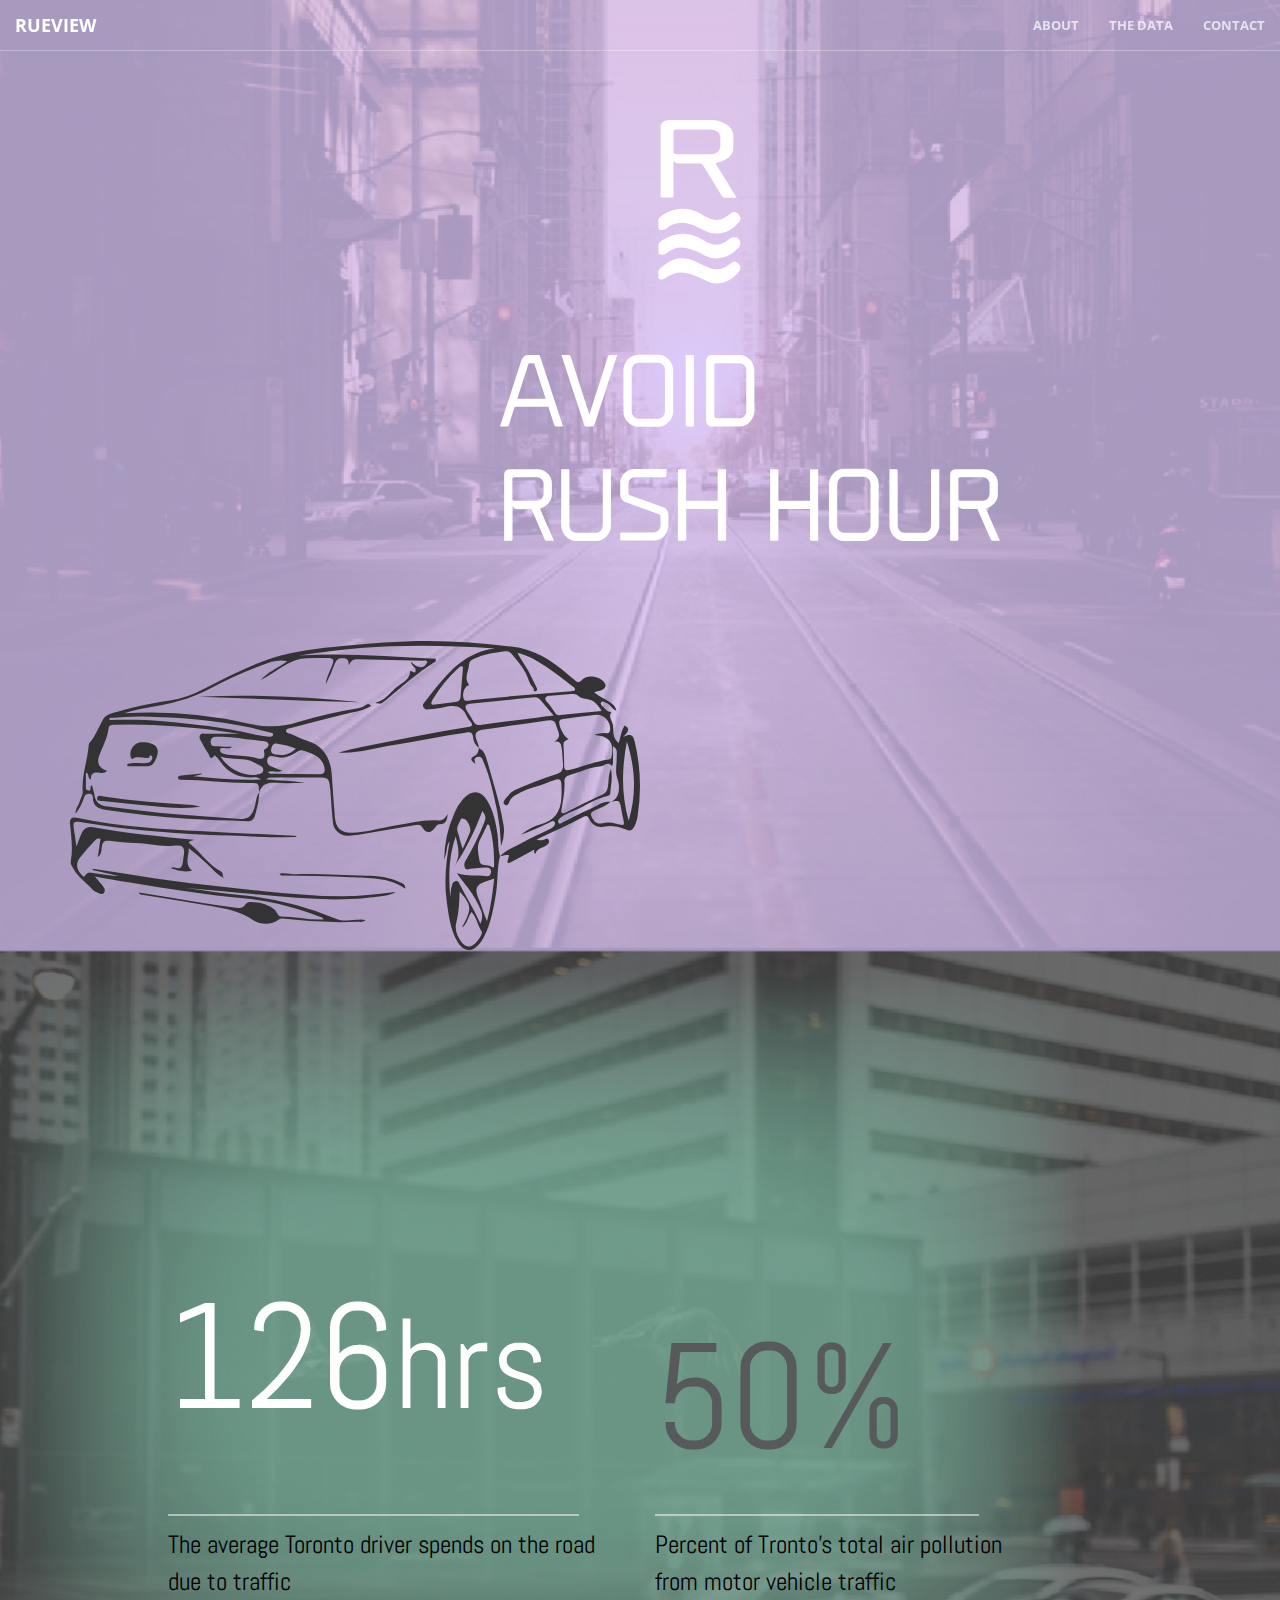
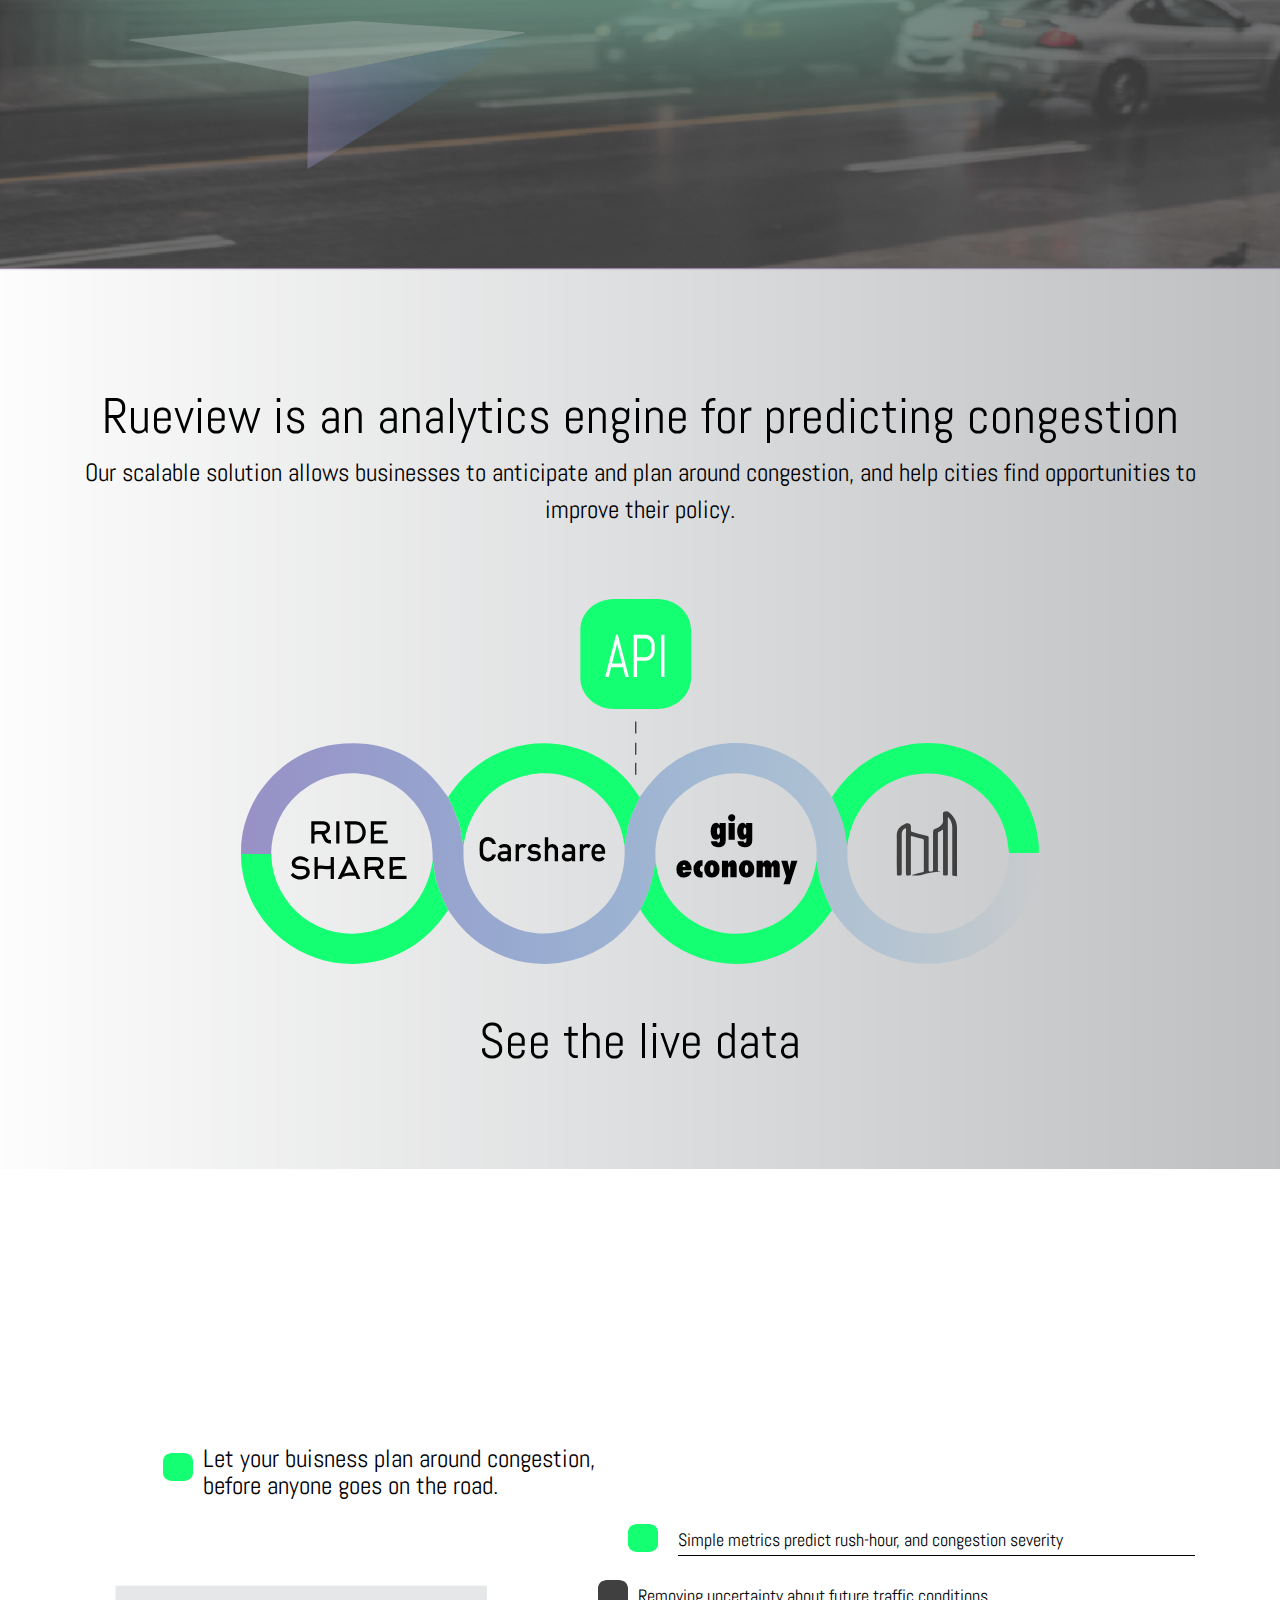
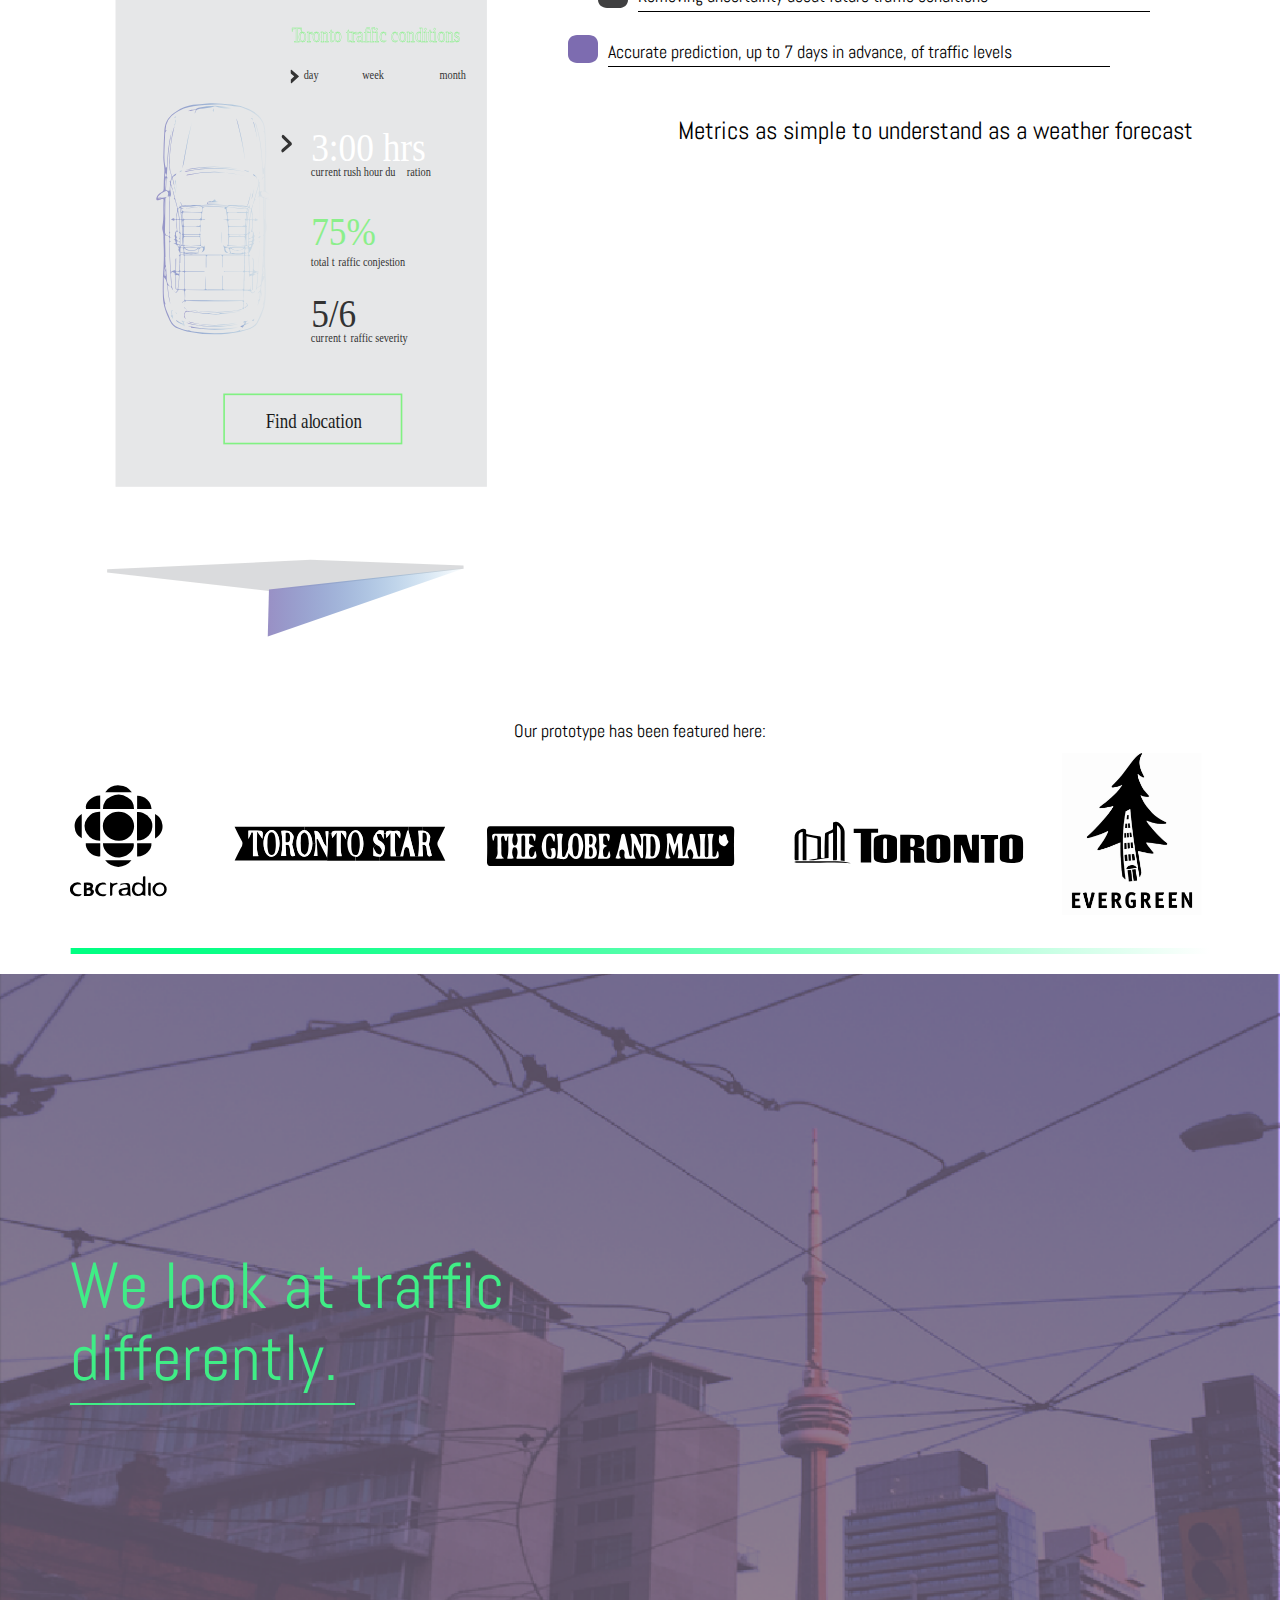
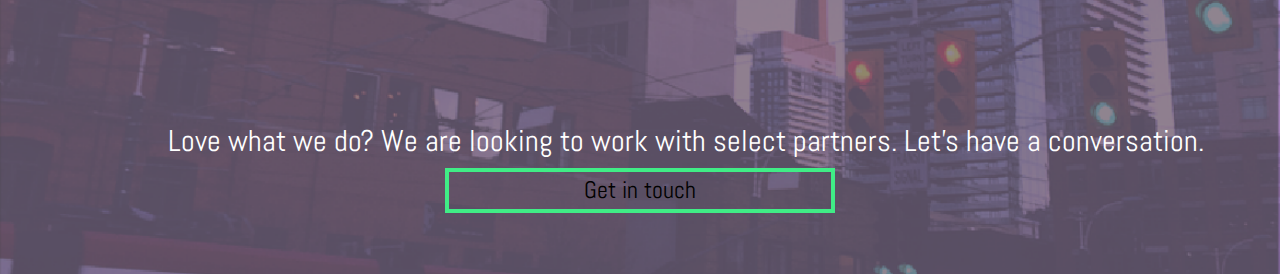
==== index.html @ 6cc0471b "first upload" ====
<!DOCTYPE html>
<html lang="en">

<head>

    <meta charset="utf-8">
    <meta http-equiv="X-UA-Compatible" content="IE=edge">
    <meta name="viewport" content="width=device-width, initial-scale=1">
    <meta name="description" content="">
    <meta name="author" content="">

    <title>Creative - Start Bootstrap Theme</title>

    <!-- Bootstrap Core CSS -->
    <link rel="stylesheet" href="css/bootstrap.min.css" type="text/css">

    <!-- Custom Fonts -->
    <link href='http://fonts.googleapis.com/css?family=Open+Sans:300italic,400italic,600italic,700italic,800italic,400,300,600,700,800' rel='stylesheet' type='text/css'>
    <link href='http://fonts.googleapis.com/css?family=Merriweather:400,300,300italic,400italic,700,700italic,900,900italic' rel='stylesheet' type='text/css'>
    <link href='https://fonts.googleapis.com/css?family=Abel:300' rel='stylesheet' type='text/css'>

    <link rel="stylesheet" href="font-awesome/css/font-awesome.min.css" type="text/css">

    <!-- Plugin CSS -->
    <link rel="stylesheet" href="css/animate.min.css" type="text/css">

    <!-- Custom CSS -->
    <link rel="stylesheet" href="css/creative.css" type="text/css">

    <!-- HTML5 Shim and Respond.js IE8 support of HTML5 elements and media queries -->
    <!-- WARNING: Respond.js doesn't work if you view the page via file:// -->
    <!--[if lt IE 9]>
        <script src="https://oss.maxcdn.com/libs/html5shiv/3.7.0/html5shiv.js"></script>
        <script src="https://oss.maxcdn.com/libs/respond.js/1.4.2/respond.min.js"></script>
    <![endif]-->

</head>

<body id="page-top">

    <nav id="mainNav" class="navbar navbar-default navbar-fixed-top">
        <div class="container-fluid">
            <!-- Brand and toggle get grouped for better mobile display -->
            <div class="navbar-header">
                <button type="button" class="navbar-toggle collapsed" data-toggle="collapse" data-target="#bs-example-navbar-collapse-1">
                    <span class="sr-only">Toggle navigation</span>
                    <span class="icon-bar"></span>
                    <span class="icon-bar"></span>
                    <span class="icon-bar"></span>
                </button>
                <a class="navbar-brand page-scroll" href="#page-top">Rueview</a>
            </div>

            <!-- Collect the nav links, forms, and other content for toggling -->
            <div class="collapse navbar-collapse" id="bs-example-navbar-collapse-1">
                <ul class="nav navbar-nav navbar-right">
                    <li>
                        <a class="page-scroll" href="#about">About</a>
                    </li>
                    <li>
                        <a class="page-scroll" href="#services">The Data</a>
                    </li>
                    <li>
                        <a class="page-scroll" href="#contact">Contact</a>
                    </li>
                </ul>
            </div>
            <!-- /.navbar-collapse -->
        </div>
        <!-- /.container-fluid -->
    </nav>


    <!-- <section class="bg-primary slide" id="s1"> -->
        <!-- <div class="container"> -->
            <!-- <div class="row"> -->
                <!-- <div class="col-lg-2 col-lg-offset-8 text-center"> -->

<!--                     <img src="img/s1_logo.svg" alt="">
 -->
                    <!-- <h2 class="section-heading">AVOID</h2> -->
                    <!-- <h2 class="section-heading">RUSH HOUR</h2> -->
                    <!-- <hr class="light"> -->
                    <!-- <p class="text-faded">Start Bootstrap has everything you need to get your new website up and running in no time! All of the templates and themes on Start Bootstrap are open source, free to download, and easy to use. No strings attached!</p> -->
                    <!-- <a href="#" class="btn btn-default btn-xl">Get Started!</a> -->
                <!-- </div> -->
            <!-- </div> -->
        <!-- </div> -->
    <!-- </section> -->

    <section class="bg-primary slide slide1bg slide1_adj" id="s1">
        <div class="container">
            <div class="row">
                <div class="col-xs-10 col-xs-offset-1 col-s-offset-5 text-right img-responsive">
                    <div class="service-box">
                         <img src="img/s1_logo_b.svg" alt="" width="70%">
                    </div>
                </div>
            </div>    
                <div class="hidden-xs text-left slide1_adj_s">
                     <img src="img/s1_car_b.svg" alt="" width="40%">
                </div>
        </div>
    </section>

    <section class="bg-primary slide slide2bg slide2_adj" id="s2">
        <div class="container">
            <div class="row">
                <div class="col-sm-4 col-md-5 col-sm-offset-1 text-left">
                    <div class="s2_box">
                        <div class=" big">
                        126<small>hrs</small>
                        </div>
                        <hr>
                        <p>
                        The average Toronto driver spends on the road due to traffic
                        </p>
                    </div>
                </div>
                <div class="col-sm-4 text-left">
                    <div class="s2_box">
                        <div class="big dark">
                        50%
                        </div>
                        <hr>
                        <P>
                        Percent of Tronto’s total air pollution from motor vehicle traffic 
                        </P>
                    </div>
                </div>
            </div> 
                <div class="text-left airplane">
                     <img src="img/s2_airplane_b.svg" alt="" width="400px" >
                </div>
        </div>
    </section>

    <section class="bg-primary slide slide3bg slide3_adj" id="s3">
        <div class="container">
            <div class="row">
                <div class="col-sm-12 text-center ">
                    <h2>Rueview is an analytics engine for predicting congestion</h2>
                </div>
            </div>  
            <div class="row">
                <div class="col-sm-12 text-center">
                    <p>Our scalable solution allows businesses to anticipate and plan around congestion, and help cities find opportunities to improve their policy. </p>
                </div>
            </div>  
            <div class="row">
                <div class="col-sm-12 text-center h2s">
                    <img src="img/s3_api.svg" alt="" width="80%" >
                    <h2><a href='http://data.rueview.io'> See the live data</a></h2>
                </div>
            </div> 
        </div>
    </section>

    <section class="bg-primary slide slide4bg slide4_adj" id="s4">
        <div class="container">
            <div class="row">
                <div class="col-sm-10 col-sm-offset-1 text-left box_1 bgi">
                    <h2>Let your buisness plan around congestion, <br> before anyone goes on the road. </h2>
                </div>
            </div> 
            <div class="row">
                <div class="col-sm-5 text-left box_2">
                    <img src="img/s4_tablet.svg" alt="" width="70%">   
                </div>
                <div class="col-sm-7 text-left box_3">
                    <div class="col-sm-12 text-left box_3a bgi">
                        <h3>Simple metrics predict rush-hour, and congestion severity</h3>
                    </div>
                    <div class="col-sm-12 text-left box_3b bgi">
                        <h3>Removing uncertainty about future traffic conditions</h3>
                    </div>
                    <div class="col-sm-12 text-left box_3c bgi">
                        <h3>Accurate prediction, up to 7 days in advance, of traffic levels</h3>
                    </div>
                    <div class="col-sm-12 text-left box_3d bgi">
                        <h2>Metrics as simple to understand as a weather forecast</h2>
                    </div>
                </div>
            </div>  
            <div class="row">
                <div class="col-sm-12 text-center box_4">
                    <h3>Our prototype has been featured here:</h3>
                    <img src="img/s4_featured.svg" alt="" width="80%" >
                    <img src="img/s4_green_bar.svg" alt="" width="80%" >

                </div>
            </div> 
        </div>
    </section>

    <section class="bg-primary slide slide5bg slide5_adj" id="s5">
        <div class="container">
            <div class="row">
                <div class="col-sm-12 text-left">
                    <h1>We look at traffic <br> differently.</h1>
                    <hr>
                </div>
                <div class="col-sm-11 col-sm-offset-1 text-left box2">
                    <h2>Love what we do? We are looking to work with select partners. Let’s have a conversation. </h2>
                </div>

                <div class="col-xs-4 col-xs-offset-4 text-center box3">
                    <a href='mailto:rueview@gmail.com'> <h3>Get in touch </h3></a>
                </div>

            </div> 
        </div>
    </section>



    <!-- jQuery -->
    <script src="js/jquery.js"></script>

    <!-- Bootstrap Core JavaScript -->
    <script src="js/bootstrap.min.js"></script>

    <!-- Plugin JavaScript -->
    <script src="js/jquery.easing.min.js"></script>
    <script src="js/jquery.fittext.js"></script>
    <script src="js/wow.min.js"></script>

    <!-- Custom Theme JavaScript -->
    <script src="js/creative.js"></script>

</body>

</html>
---- css/creative.css ----
/*!
 * Start Bootstrap - Creative Bootstrap Theme (http://startbootstrap.com)
 * Code licensed under the Apache License v2.0.
 * For details, see http://www.apache.org/licenses/LICENSE-2.0.
 */

/*embed prime font*/
@font-face {
    font-family: 'primeregular';
    src: url('../fonts/prime_regular-webfont.eot');
    src: url('../fonts/prime_regular-webfont.eot?#iefix') format('embedded-opentype'),
         url('../fonts/prime_regular-webfont.woff2') format('woff2'),
         url('../fonts/prime_regular-webfont.woff') format('woff'),
         url('../fonts/prime_regular-webfont.ttf') format('truetype'),
         url('../fonts/prime_regular-webfont.svg#primeregular') format('svg');
    font-weight: 100;
    font-style: normal;
}

html,
body {
    width: 100%;
    height: 100%;
}

body {
    font-family: Merriweather,'Helvetica Neue',Arial,sans-serif;
}

hr {
    max-width: 50px;
    border-color: #aa9ac0;
    border-width: 3px;
}

hr.light {
    border-color: #fff;
}

a {
    color: black;
    -webkit-transition: all .35s;
    -moz-transition: all .35s;
    transition: all .35s;
}

a:hover,
a:focus {
    color: #eb3812;
}

h1,
h2,
h3,
h4,
h5,
h6 {
    font-family: 'primeregular','Helvetica Neue',Arial,sans-serif;
}

p {
    margin-bottom: 20px;
    font-size: 16px;
    line-height: 1.5;
}

.bg-primary {
    background-color: #aa9ac0;
}

.bg-dark {
    color: #fff;
    background-color: #222;
}

.text-faded {
    color: rgba(255,255,255,.7);
}

section {
    padding: 100px 0;
}





aside {
    padding: 50px 0;
}

.no-padding {
    padding: 0;
}

.navbar-default {
    border-color: rgba(34,34,34,.05);
    font-family: 'Open Sans','Helvetica Neue',Arial,sans-serif;
    background-color: #fff;
    -webkit-transition: all .35s;
    -moz-transition: all .35s;
    transition: all .35s;
}

.navbar-default .navbar-header .navbar-brand {
    text-transform: uppercase;
    font-family: 'Open Sans','Helvetica Neue',Arial,sans-serif;
    font-weight: 700;
    color: #aa9ac0;
}

.navbar-default .navbar-header .navbar-brand:hover,
.navbar-default .navbar-header .navbar-brand:focus {
    color: #eb3812;
}

.navbar-default .nav > li>a,
.navbar-default .nav>li>a:focus {
    text-transform: uppercase;
    font-size: 13px;
    font-weight: 700;
    color: #222;
}

.navbar-default .nav > li>a:hover,
.navbar-default .nav>li>a:focus:hover {
    color: #aa9ac0;
}

.navbar-default .nav > li.active>a,
.navbar-default .nav>li.active>a:focus {
    color: #aa9ac0!important;
    background-color: transparent;
}

.navbar-default .nav > li.active>a:hover,
.navbar-default .nav>li.active>a:focus:hover {
    background-color: transparent;
}

@media(min-width:768px) {
    .navbar-default {
        border-color: rgba(255,255,255,.3);
        background-color: transparent;
    }

    .navbar-default .navbar-header .navbar-brand {
        color: rgba(255,255,255,.7);
    }

    .navbar-default .navbar-header .navbar-brand:hover,
    .navbar-default .navbar-header .navbar-brand:focus {
        color: #fff;
    }

    .navbar-default .nav > li>a,
    .navbar-default .nav>li>a:focus {
        color: rgba(255,255,255,.7);
    }

    .navbar-default .nav > li>a:hover,
    .navbar-default .nav>li>a:focus:hover {
        color: #fff;
    }

    .navbar-default.affix {
        border-color: rgba(34,34,34,.05);
        background-color: #fff;
    }

    .navbar-default.affix .navbar-header .navbar-brand {
        font-size: 14px;
        color: #aa9ac0;
    }

    .navbar-default.affix .navbar-header .navbar-brand:hover,
    .navbar-default.affix .navbar-header .navbar-brand:focus {
        color: #eb3812;
    }

    .navbar-default.affix .nav > li>a,
    .navbar-default.affix .nav>li>a:focus {
        color: #222;
    }

    .navbar-default.affix .nav > li>a:hover,
    .navbar-default.affix .nav>li>a:focus:hover {
        color: #aa9ac0;
    }
}

header {
    position: relative;
    width: 100%;
    min-height: auto;
    text-align: center;
    color: #fff;
    background-image: url(../img/s1_bg.png);
    background-position: center;
    -webkit-background-size: cover;
    -moz-background-size: cover;
    background-size: cover;
    -o-background-size: cover;
}

header .header-content {
    position: relative;
    width: 100%;
    padding: 100px 15px;
    text-align: center;
}

header .header-content .header-content-inner h1 {
    margin-top: 0;
    margin-bottom: 0;
    text-transform: uppercase;
    font-weight: 700;
}

header .header-content .header-content-inner hr {
    margin: 30px auto;
}

header .header-content .header-content-inner p {
    margin-bottom: 50px;
    font-size: 16px;
    font-weight: 300;
    color: rgba(255,255,255,.7);
}

/*header responsive */
@media(min-width:1170px) {
    header {
        min-height: 100%;
    }

    header .header-content {
        position: absolute;
        top: 50%;
        padding: 0 50px;
        -webkit-transform: translateY(-50%);
        -ms-transform: translateY(-50%);
        transform: translateY(-50%);
    }

    header .header-content .header-content-inner {
        margin-right: auto;
        margin-left: auto;
        max-width: 1000px;
    }

    header .header-content .header-content-inner p {
        margin-right: auto;
        margin-left: auto;
        max-width: 80%;
        font-size: 18px;
    }
}

/*slide responsive - derived from header*/
.slide {
    position: relative;
    width: 100%;
    min-height: auto;
    text-align: center;
    color: #fff;
    background-image: url(../img/header.jpg);
    background-position: center;
    -webkit-background-size: cover;
    -moz-background-size: cover;
    background-size: cover;
    -o-background-size: cover;
}


/*slide 1 large screen slide adjustments*/
@media(min-width:1170px) {
    .slide {
        min-height: 100%;
        padding-top: 20%;
    }

    .slide .slide-content {
        position: absolute;
        top: 50%;
        padding: 0 50px;
        -webkit-transform: translateY(-50%);
        -ms-transform: translateY(-50%);
        transform: translateY(-50%);
    }

    .slide .slide-content .slide-content-inner {
        margin-right: auto;
        margin-left: auto;
        max-width: 1000px;
    }

    .slide .slide-content .slide-content-inner p {
        margin-right: auto;
        margin-left: auto;
        max-width: 80%;
        font-size: 18px;
    }
}

.slide .service-box {
    margin: 50px auto 0;
    max-width: 400px;
}

@media(min-width:992px) {
    .slide .service-box {
        margin: 20px auto 0;
    }
    .slide1_adj .service-box img {
        width: 125%;
    }
    .slide1_adj .slide1_adj_s img {
        width: 50%;
    }
}

.slide .service-box p {
    margin-bottom: 0;
}




.slide1bg {
    background-image: url(../img/s1_bg.png);
}

.slide1_adj {
    padding-top:100px;
}

.slide1_adj .service-box img {
    margin-left: 30%;
}

@media(min-width:992px) {
    .slide1_adj .service-box img {
        margin-left: 15%;
    }
}



@media(min-width:992px) {
    .slide .slide1_adj {
        padding-top: 200px;
    }
}



.slide1_adj_s {
    padding-top:100px;
}





.slide2bg {
    background-image: url(../img/s2-bg-b.png);
}

.slide2_adj {
    padding-top:100px;
    padding-bottom:50px;
}

@media(min-width:970px) {
    .slide2_adj {
    padding-top:300px;
    padding-bottom:100px;
    }
}


.slide2_adj p {
    font-size: 14px;
    font-family: 'Abel','Helvetica Neue',Arial,sans-serif;
    color: black;
}

.slide2_adj h2 {
    font-size: 33px;
    font-family: 'Abel','Helvetica Neue',Arial,sans-serif;
    color: black;
}


.slide2_adj .big {
    font-size: 75px;
    font-family: 'Abel','Helvetica Neue',Arial,sans-serif;
    margin-bottom: 25px;
}

.slide2_adj .dark {
    color: #58595b;
    margin-bottom: 5px;
    margin-top: 20px;
}

.slide2_adj p {
    font-size: 12px;
    font-family: 'Abel','Helvetica Neue',Arial,sans-serif;
}

.slide2_adj hr {
    max-width: 40%;
    margin: 0px;
    border-color: white;
    border-width: 2px;
    margin-top:0px;
    margin-bottom:10px;
    opacity: 0.5;
    align: left;
}

@media(min-width:750px) {
    .slide2_adj hr {
        max-width : 90%;
    }
}


/*large screen slide adjustments*/
@media(min-width:992px) {
    .slide2_adj .big {
       font-size: 150px; 
       margin-bottom: 50px;  
    }

    .slide2_adj p {
        font-size: 25px;
    }

    .slide2_adj .dark {
        margin-bottom: 10px;
        margin-top: 40px;
    }
}

.slide2_adj .airplane {
    padding-left:5%;
    opacity: .4;
}



.slide3bg {
    background-image: url(../img/s3_bg.png);
}



.slide3_adj {
    padding-top:100px;
    padding-bottom:50px;
}

.slide3_adj h2 {
    font-size: 33px;
    font-family: 'Abel','Helvetica Neue',Arial,sans-serif;
    color: black;
}

.slide3_adj p {
    font-size: 12px;
    font-family: 'Abel','Helvetica Neue',Arial,sans-serif;
    color: black;
}

.slide3_adj img {
    padding-top: 50px;
}

@media(min-width:992px) {

    .slide3_adj img {
        width: 70%;
    }

    .slide3_adj h2 {
       font-size: 50px; 
    }

    .slide3_adj p {
        font-size: 25px;
    }
}

.slide3_adj .h2s h2{
    padding-top: 30px;
}

.slide3_adj hr{
    /*max-width: 30%;*/
    /*border-color: #40ed86;*/
    /*border-width: 2px;*/
}


/*.slide3_adj a {*/
    /*color:black;*/
/*}*/

.slide4_adj div {
    /*border:1px solid black;*/
}

.slide4bg {
    background: white;
}

.slide4_adj h2 {
    font-size: 25px;
    font-family: 'Abel','Helvetica Neue',Arial,sans-serif;
    color: black;
}

.slide4_adj h3 {
    font-size: 18px;
    font-family: 'Abel','Helvetica Neue',Arial,sans-serif;
    color: black;
}


.slide4_adj img{
    width: 100%;
    padding-bottom: 20px;
}

.slide4_adj .bgi{
    background-repeat: no-repeat;
    background-size: 30px 30px;
    background-position: 10px 50%; 
    padding-left: 50px;
}

.slide4_adj .box_1 {
    background-image: url(../img/s4_green_dot.svg);
}

.slide4_adj .box_3a {
    background-image: url(../img/s4_green_dot.svg);
    padding-left: 120px;
    background-position: 70px 50%; 
}

.slide4_adj .box_3b {
    background-image: url(../img/s4_blk_dot.svg);
    padding-left: 80px;
    padding-right: 60px;
    background-position: 40px 50%; 
}

.slide4_adj .box_3c {
    background-image: url(../img/s4_prpl_dot.svg);
    padding-left: 50px;
    padding-right: 100px;
    background-position: 10px 50%; 
}


.slide4_adj .box_3d {
    padding-left: 120px;
    padding-top: 20px;
}

.slide4_adj .box_3a h3 {
    border-bottom: 1px solid;
    padding-bottom: 5px;
}

.slide4_adj .box_3b h3 {
    border-bottom: 1px solid;
    padding-bottom: 5px;
}

.slide4_adj .box_3c h3 {
    border-bottom: 1px solid;
    padding-bottom: 5px;
}


.slide4_adj .box_4 {
    padding-top: 20px;
}


.slide5bg {
    background-image: url(../img/s5_bg-01.png);
}

.slide5_adj{
    padding-bottom: 50px; 
}

.slide5_adj h1 {
    font-size: 60px;
    font-family: 'Abel','Helvetica Neue',Arial,sans-serif;
    color: #40ed86;
}


.slide5_adj hr {
    max-width: 25%;
    margin: 0px;
    border-color:#40ed86;
    border-width: 2px;
}

.slide5_adj h2 {
    font-size: 30px;
    font-family: 'Abel','Helvetica Neue',Arial,sans-serif;
    color: white;
}

.slide5_adj .box2{
    padding-top: 300px;
}

.slide5_adj h3 {
    font-family: 'Abel','Helvetica Neue',Arial,sans-serif;

}

.slide5_adj .box3{
    border: 4px solid #40ed86;
}

.slide5_adj .box3 h3{
    margin-top: 5px;
    margin-bottom: 5px;
}

@media(min-width:750px) {
    section {
        padding: 0 0;
    }
}
/*car responsive*/



.section-heading {
    margin-top: 0;
}


.portfolio-box {
    display: block;
    position: relative;
    margin: 0 auto;
    max-width: 650px;
}

.portfolio-box .portfolio-box-caption {
    display: block;
    position: absolute;
    bottom: 0;
    width: 100%;
    height: 100%;
    text-align: center;
    color: #fff;
    opacity: 0;
    background: rgba(240,95,64,.9);
    -webkit-transition: all .35s;
    -moz-transition: all .35s;
    transition: all .35s;
}

.portfolio-box .portfolio-box-caption .portfolio-box-caption-content {
    position: absolute;
    top: 50%;
    width: 100%;
    text-align: center;
    transform: translateY(-50%);
}

.portfolio-box .portfolio-box-caption .portfolio-box-caption-content .project-category,
.portfolio-box .portfolio-box-caption .portfolio-box-caption-content .project-name {
    padding: 0 15px;
    font-family: 'Open Sans','Helvetica Neue',Arial,sans-serif;
}

.portfolio-box .portfolio-box-caption .portfolio-box-caption-content .project-category {
    text-transform: uppercase;
    font-size: 14px;
    font-weight: 600;
}

.portfolio-box .portfolio-box-caption .portfolio-box-caption-content .project-name {
    font-size: 18px;
}

.portfolio-box:hover .portfolio-box-caption {
    opacity: 1;
}

@media(min-width:768px) {
    .portfolio-box .portfolio-box-caption .portfolio-box-caption-content .project-category {
        font-size: 16px;
    }

    .portfolio-box .portfolio-box-caption .portfolio-box-caption-content .project-name {
        font-size: 22px;
    }
}

.call-to-action h2 {
    margin: 0 auto 20px;
}

.text-primary {
    color: #aa9ac0;
}

.no-gutter > [class*=col-] {
    padding-right: 0;
    padding-left: 0;
}

.btn-default {
    border-color: #fff;
    color: #222;
    background-color: #fff;
    -webkit-transition: all .35s;
    -moz-transition: all .35s;
    transition: all .35s;
}

.btn-default:hover,
.btn-default:focus,
.btn-default.focus,
.btn-default:active,
.btn-default.active,
.open > .dropdown-toggle.btn-default {
    border-color: #ededed;
    color: #222;
    background-color: #f2f2f2;
}

.btn-default:active,
.btn-default.active,
.open > .dropdown-toggle.btn-default {
    background-image: none;
}

.btn-default.disabled,
.btn-default[disabled],
fieldset[disabled] .btn-default,
.btn-default.disabled:hover,
.btn-default[disabled]:hover,
fieldset[disabled] .btn-default:hover,
.btn-default.disabled:focus,
.btn-default[disabled]:focus,
fieldset[disabled] .btn-default:focus,
.btn-default.disabled.focus,
.btn-default[disabled].focus,
fieldset[disabled] .btn-default.focus,
.btn-default.disabled:active,
.btn-default[disabled]:active,
fieldset[disabled] .btn-default:active,
.btn-default.disabled.active,
.btn-default[disabled].active,
fieldset[disabled] .btn-default.active {
    border-color: #fff;
    background-color: #fff;
}

.btn-default .badge {
    color: #fff;
    background-color: #222;
}

.btn-primary {
    border-color: #aa9ac0;
    color: #fff;
    background-color: #aa9ac0;
    -webkit-transition: all .35s;
    -moz-transition: all .35s;
    transition: all .35s;
}

.btn-primary:hover,
.btn-primary:focus,
.btn-primary.focus,
.btn-primary:active,
.btn-primary.active,
.open > .dropdown-toggle.btn-primary {
    border-color: #ed431f;
    color: #fff;
    background-color: #ee4b28;
}

.btn-primary:active,
.btn-primary.active,
.open > .dropdown-toggle.btn-primary {
    background-image: none;
}

.btn-primary.disabled,
.btn-primary[disabled],
fieldset[disabled] .btn-primary,
.btn-primary.disabled:hover,
.btn-primary[disabled]:hover,
fieldset[disabled] .btn-primary:hover,
.btn-primary.disabled:focus,
.btn-primary[disabled]:focus,
fieldset[disabled] .btn-primary:focus,
.btn-primary.disabled.focus,
.btn-primary[disabled].focus,
fieldset[disabled] .btn-primary.focus,
.btn-primary.disabled:active,
.btn-primary[disabled]:active,
fieldset[disabled] .btn-primary:active,
.btn-primary.disabled.active,
.btn-primary[disabled].active,
fieldset[disabled] .btn-primary.active {
    border-color: #aa9ac0;
    background-color: #aa9ac0;
}

.btn-primary .badge {
    color: #aa9ac0;
    background-color: #fff;
}

.btn {
    border: 0;
    border-radius: 300px;
    text-transform: uppercase;
    font-family: 'Open Sans','Helvetica Neue',Arial,sans-serif;
    font-weight: 700;
}

.btn-xl {
    padding: 15px 30px;
}

::-moz-selection {
    text-shadow: none;
    color: #fff;
    background: #222;
}

::selection {
    text-shadow: none;
    color: #fff;
    background: #222;
}

img::selection {
    color: #fff;
    background: 0 0;
}

img::-moz-selection {
    color: #fff;
    background: 0 0;
}

body {
    webkit-tap-highlight-color: #222;
}
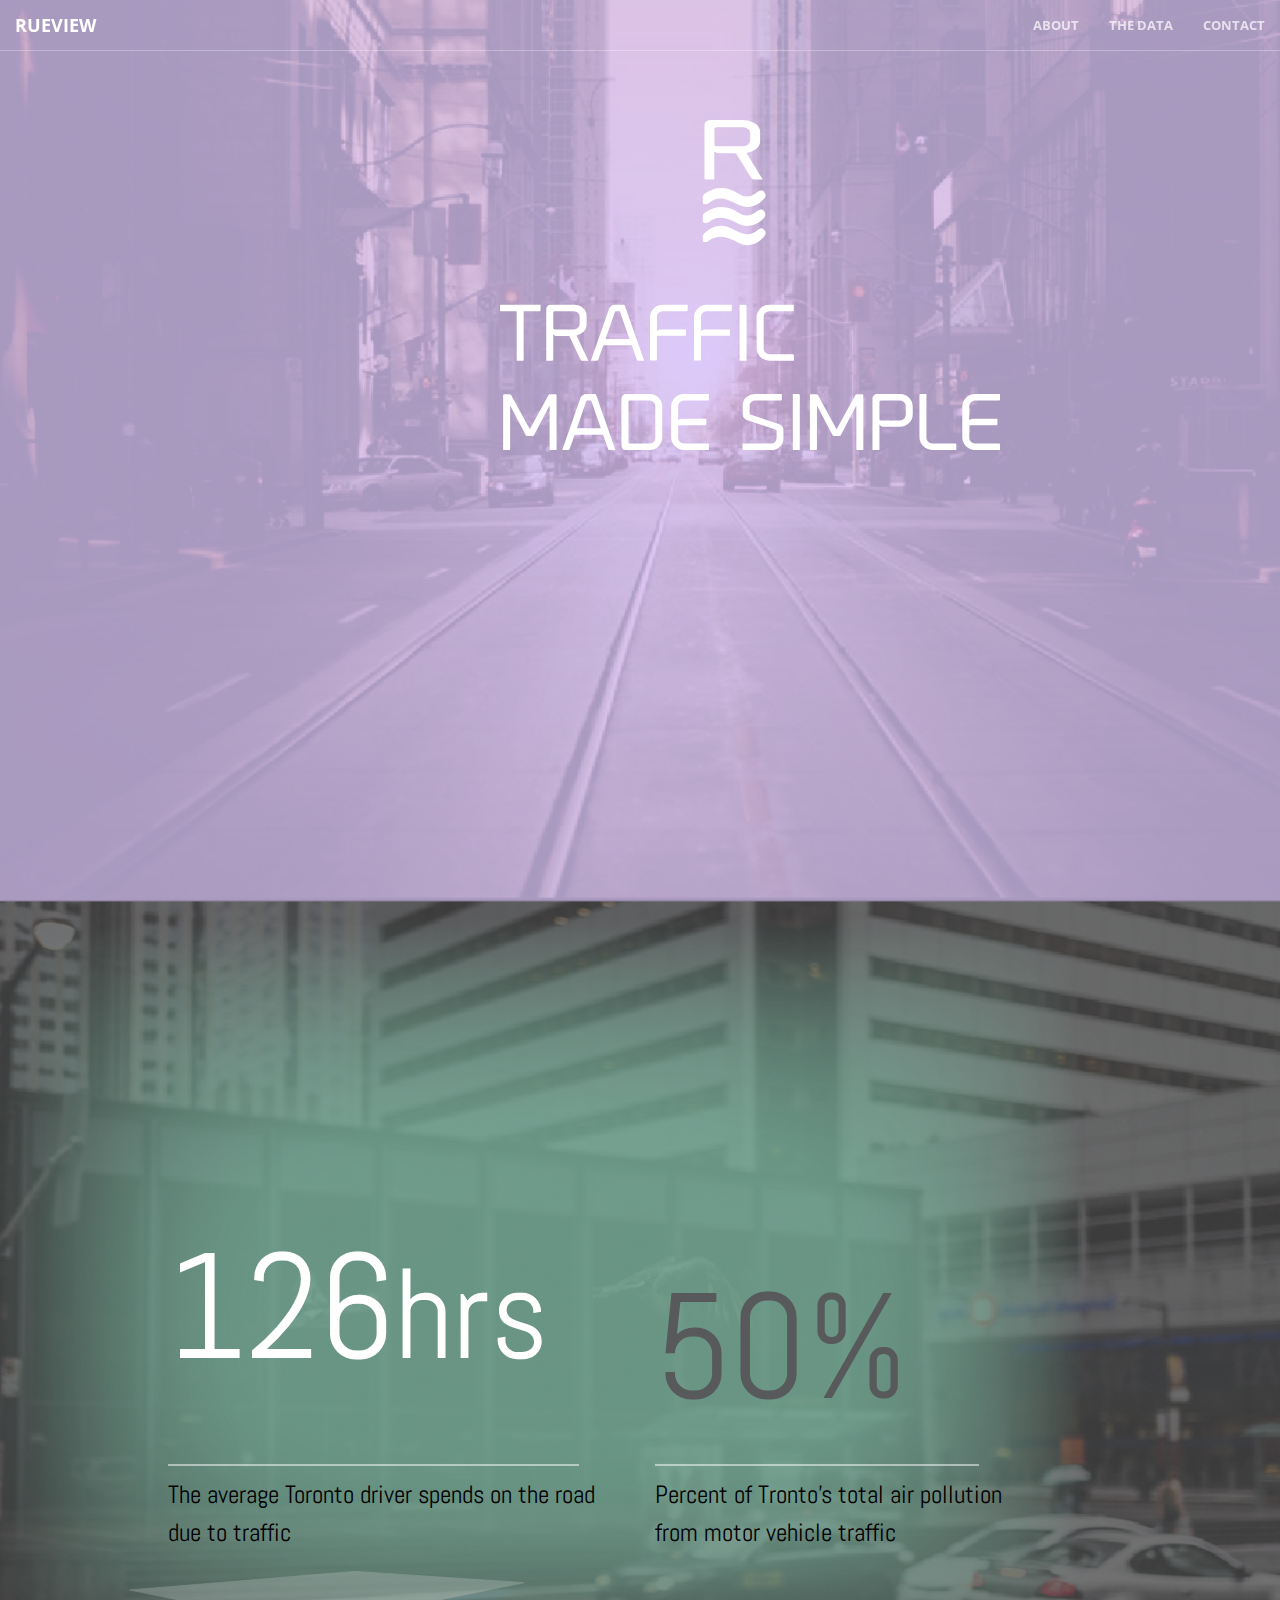
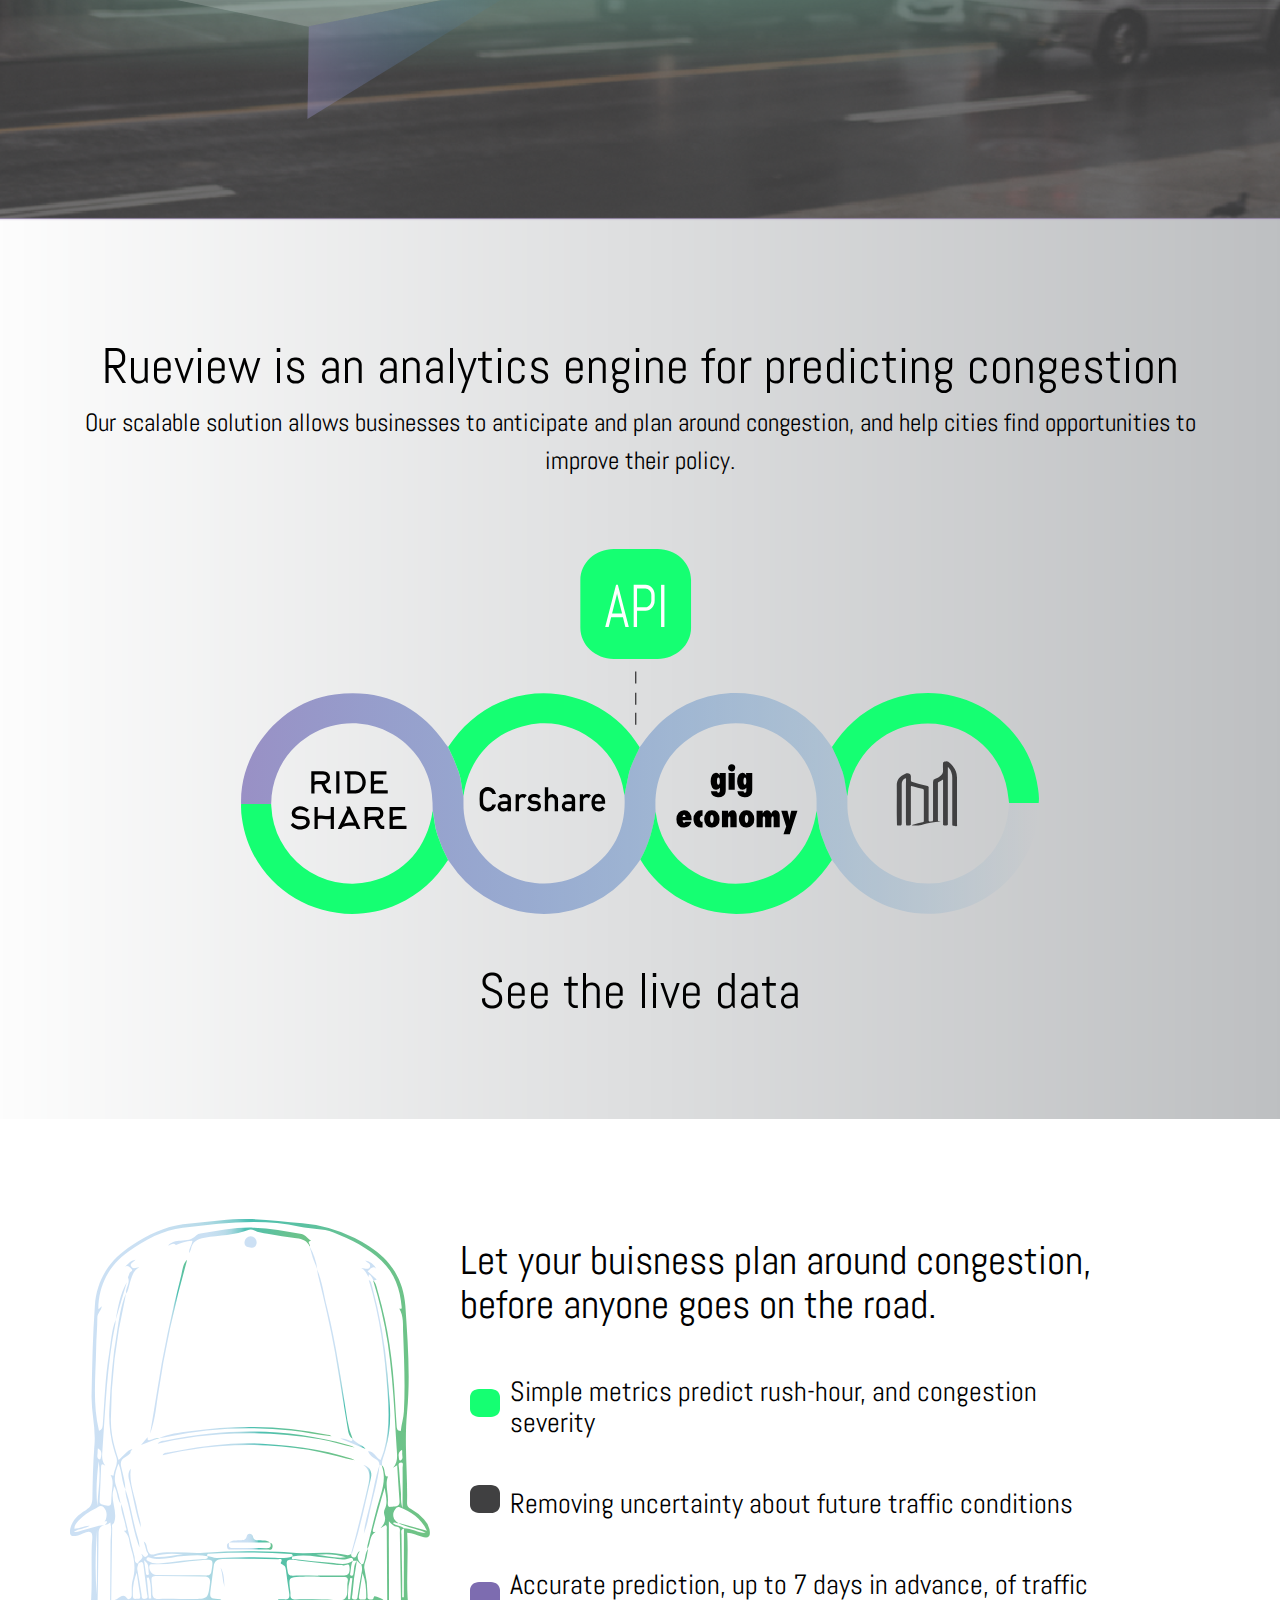
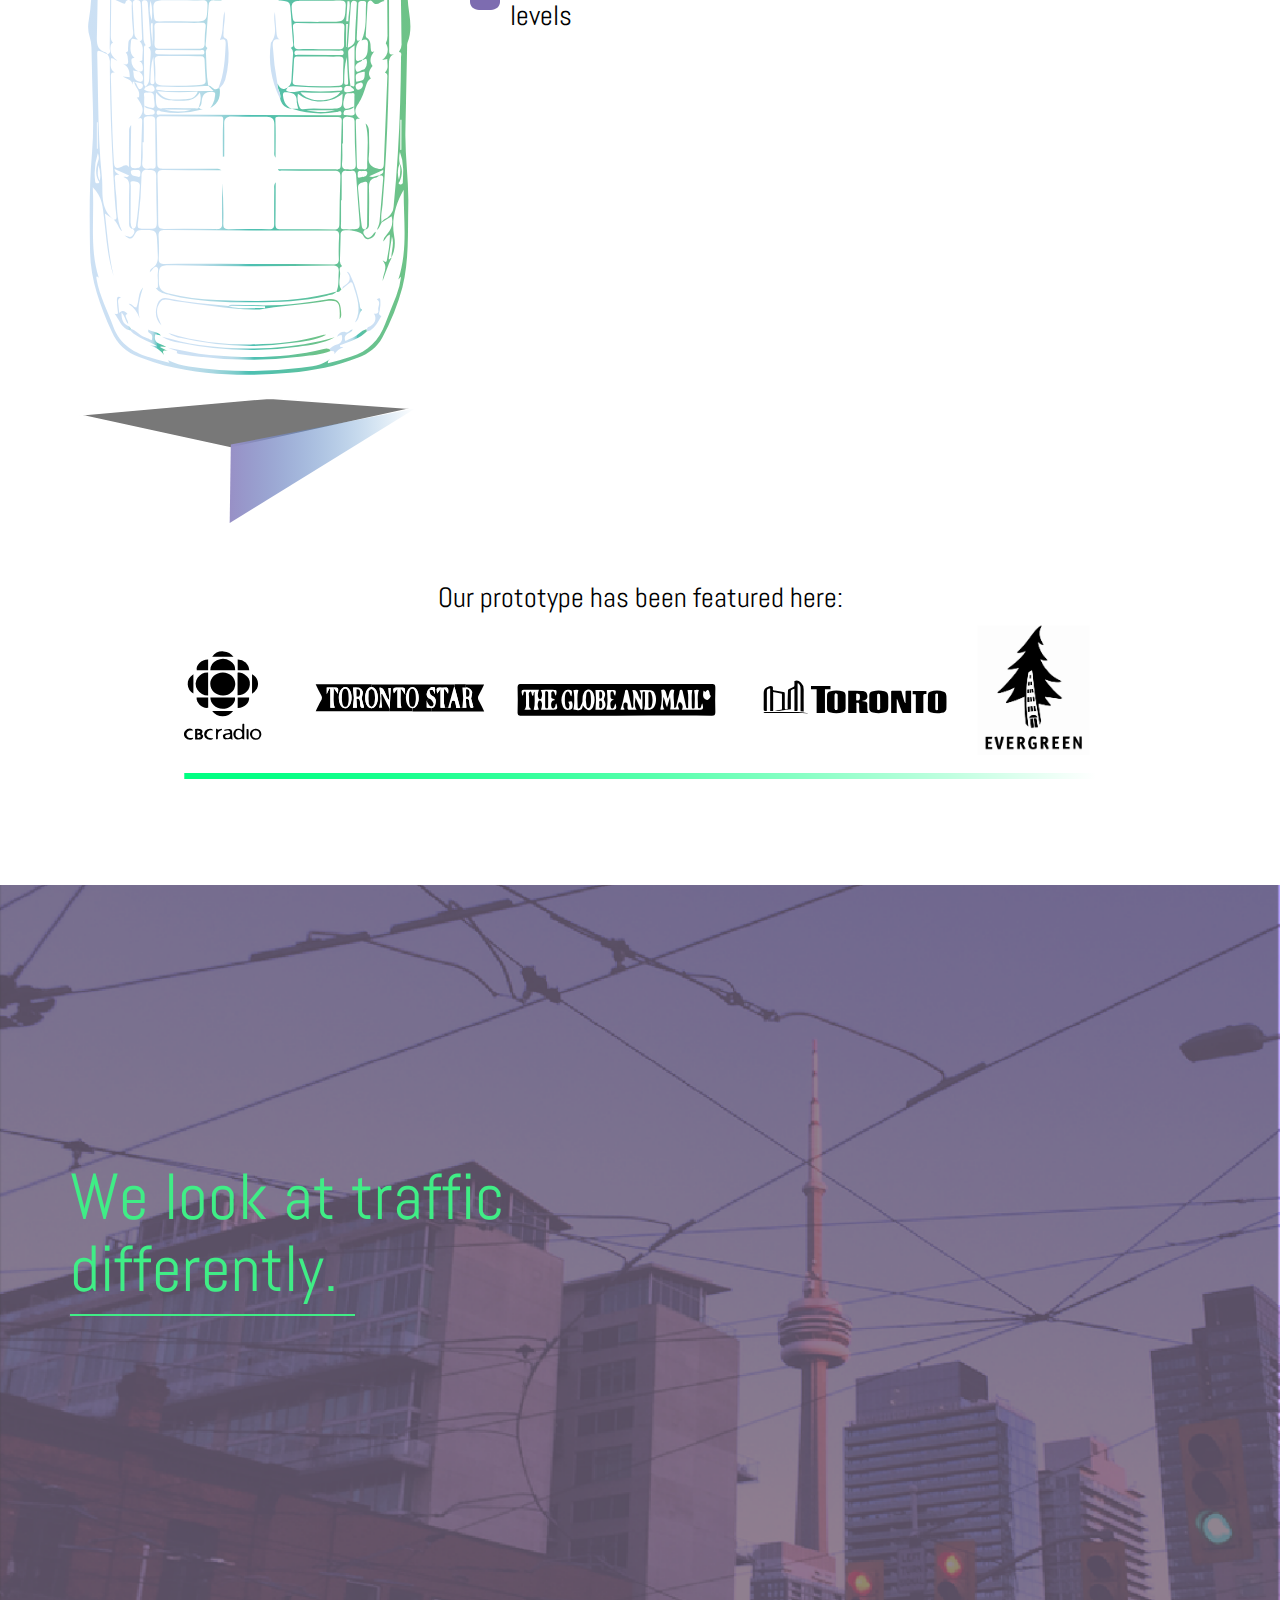
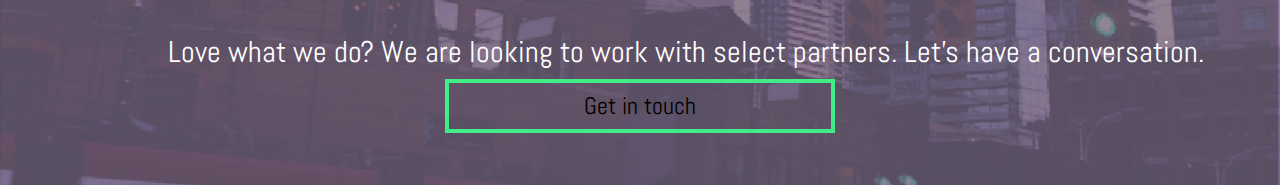
==== commit b6906172: "sharky comments applied" ====
--- a/index.html
+++ b/index.html
@@ -93,13 +93,13 @@
             <div class="row">
                 <div class="col-xs-10 col-xs-offset-1 col-s-offset-5 text-right img-responsive">
                     <div class="service-box">
-                         <img src="img/s1_logo_b.svg" alt="" width="70%">
+                         <img src="img/s1_logo_c.svg" alt="" width="70%">
                     </div>
                 </div>
             </div>    
-                <div class="hidden-xs text-left slide1_adj_s">
-                     <img src="img/s1_car_b.svg" alt="" width="40%">
-                </div>
+                <!-- <div class="hidden-xs text-left slide1_adj_s"> -->
+                     <!-- <img src="img/s1_car_b.svg" alt="" width="40%"> -->
+                <!-- </div> -->
         </div>
     </section>
 
@@ -158,15 +158,17 @@
 
     <section class="bg-primary slide slide4bg slide4_adj" id="s4">
         <div class="container">
-            <div class="row">
-                <div class="col-sm-10 col-sm-offset-1 text-left box_1 bgi">
+            <!-- <div class="row"> -->
+
+            <!-- </div>  -->
+            <div class="row">
+                <div class="col-sm-4 box_2">
+                    <img src="img/s4_car.svg" alt="">   
+                </div>
+                <div class="col-sm-7 text-left box_1 bgi">
                     <h2>Let your buisness plan around congestion, <br> before anyone goes on the road. </h2>
                 </div>
-            </div> 
-            <div class="row">
-                <div class="col-sm-5 text-left box_2">
-                    <img src="img/s4_tablet.svg" alt="" width="70%">   
-                </div>
+
                 <div class="col-sm-7 text-left box_3">
                     <div class="col-sm-12 text-left box_3a bgi">
                         <h3>Simple metrics predict rush-hour, and congestion severity</h3>
@@ -177,9 +179,9 @@
                     <div class="col-sm-12 text-left box_3c bgi">
                         <h3>Accurate prediction, up to 7 days in advance, of traffic levels</h3>
                     </div>
-                    <div class="col-sm-12 text-left box_3d bgi">
+        <!--             <div class="col-sm-12 text-left box_3d bgi">
                         <h2>Metrics as simple to understand as a weather forecast</h2>
-                    </div>
+                    </div> -->
                 </div>
             </div>  
             <div class="row">
@@ -205,7 +207,7 @@
                 </div>
 
                 <div class="col-xs-4 col-xs-offset-4 text-center box3">
-                    <a href='mailto:rueview@gmail.com'> <h3>Get in touch </h3></a>
+                    <h3><a href='mailto:rueview@gmail.com'> Get in touch </a></h3>
                 </div>
 
             </div> 
--- a/css/creative.css
+++ b/css/creative.css
@@ -46,7 +46,7 @@
 
 a:hover,
 a:focus {
-    color: #eb3812;
+    color: #40ed86;
 }
 
 h1,
@@ -333,6 +333,8 @@
 
 .slide1_adj {
     padding-top:100px;
+    padding-bottom:100px;
+
 }
 
 .slide1_adj .service-box img {
@@ -406,7 +408,7 @@
 }
 
 .slide2_adj p {
-    font-size: 12px;
+    font-size: 18px;
     font-family: 'Abel','Helvetica Neue',Arial,sans-serif;
 }
 
@@ -470,7 +472,7 @@
 }
 
 .slide3_adj p {
-    font-size: 12px;
+    font-size: 18px;
     font-family: 'Abel','Helvetica Neue',Arial,sans-serif;
     color: black;
 }
@@ -496,6 +498,13 @@
 
 .slide3_adj .h2s h2{
     padding-top: 30px;
+}
+
+
+
+.slide4_adj {
+    padding-top: 100px;
+    padding-bottom: 100px;
 }
 
 .slide3_adj hr{
@@ -517,6 +526,7 @@
     background: white;
 }
 
+
 .slide4_adj h2 {
     font-size: 25px;
     font-family: 'Abel','Helvetica Neue',Arial,sans-serif;
@@ -529,62 +539,93 @@
     color: black;
 }
 
-
-.slide4_adj img{
-    width: 100%;
+@media(min-width:750px) {
+    .slide4_adj h2 {
+        font-size: 40px;
+        font-family: 'Abel','Helvetica Neue',Arial,sans-serif;
+        color: black;
+    }
+
+    .slide4_adj h3 {
+        font-size: 28px;
+        font-family: 'Abel','Helvetica Neue',Arial,sans-serif;
+        color: black;
+    }
+}
+
+
+
+
+.slide4_adj .box_2 img{
+    width: 20%;
     padding-bottom: 20px;
-}
+    text-align: center
+}
+
+@media(min-width:750px) {
+    .slide4_adj .box_2 img{
+        width: 100%;
+    }
+    .slide4_adj .box_2{
+        text-align: left;
+    }
+}
+
 
 .slide4_adj .bgi{
     background-repeat: no-repeat;
     background-size: 30px 30px;
     background-position: 10px 50%; 
-    padding-left: 50px;
+    /*padding-left: 50px;*/
 }
 
 .slide4_adj .box_1 {
-    background-image: url(../img/s4_green_dot.svg);
+/*    background-image: url(../img/s4_green_dot.svg);*/
 }
 
 .slide4_adj .box_3a {
     background-image: url(../img/s4_green_dot.svg);
-    padding-left: 120px;
-    background-position: 70px 50%; 
+    padding-left: 50px;
+    background-position: 10px 50%; 
+    margin-top: 20px;
 }
 
 .slide4_adj .box_3b {
     background-image: url(../img/s4_blk_dot.svg);
-    padding-left: 80px;
-    padding-right: 60px;
-    background-position: 40px 50%; 
+    padding-left: 50px;
+    /*padding-right: 60px;*/
+    background-position: 10px 50%; 
+    margin-top: 20px;
+
 }
 
 .slide4_adj .box_3c {
     background-image: url(../img/s4_prpl_dot.svg);
     padding-left: 50px;
-    padding-right: 100px;
+    /*padding-right: 100px;*/
     background-position: 10px 50%; 
+    margin-top: 20px;
 }
 
 
 .slide4_adj .box_3d {
-    padding-left: 120px;
-    padding-top: 20px;
+    /*padding-left: 120px;*/
+    /*padding-top: 20px;*/
 }
 
 .slide4_adj .box_3a h3 {
-    border-bottom: 1px solid;
-    padding-bottom: 5px;
+    /*border-bottom: 1px solid;*/
+    /*padding-bottom: 5px;*/
 }
 
 .slide4_adj .box_3b h3 {
-    border-bottom: 1px solid;
-    padding-bottom: 5px;
+    /*border-bottom: 1px solid;*/
+    /*padding-bottom: 5px;*/
 }
 
 .slide4_adj .box_3c h3 {
-    border-bottom: 1px solid;
-    padding-bottom: 5px;
+    /*border-bottom: 1px solid;*/
+    /*padding-bottom: 5px;*/
 }
 
 
@@ -605,6 +646,13 @@
     font-size: 60px;
     font-family: 'Abel','Helvetica Neue',Arial,sans-serif;
     color: #40ed86;
+}
+
+
+@media(min-width:750px) {
+    .slide5_adj h1 {
+        font-size: 80px;
+    }
 }
 
 
@@ -633,6 +681,17 @@
 .slide5_adj .box3{
     border: 4px solid #40ed86;
 }
+
+.slide5_adj h3{
+    color: #40ed86;
+    margin-top: 10px;
+    margin-bottom: 10px;
+}
+
+
+
+
+4px solid #40ed86
 
 .slide5_adj .box3 h3{
     margin-top: 5px;
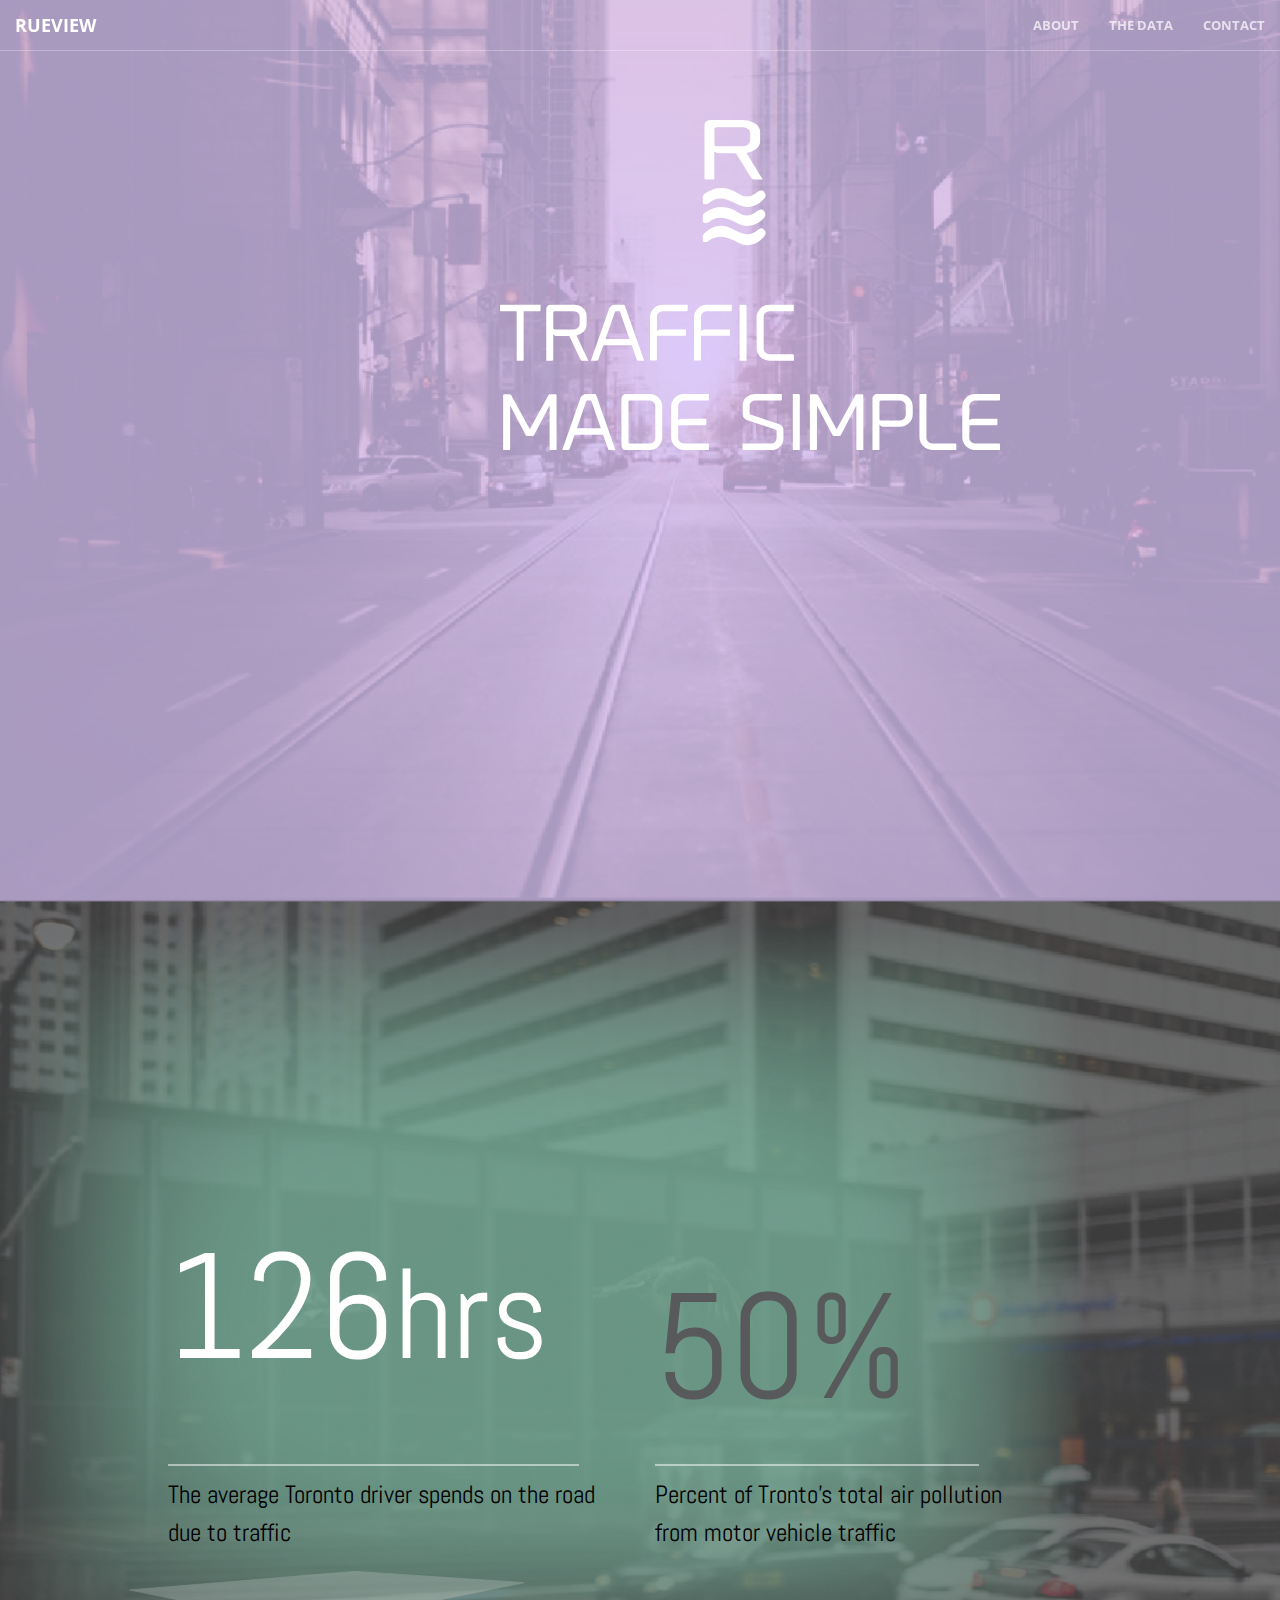
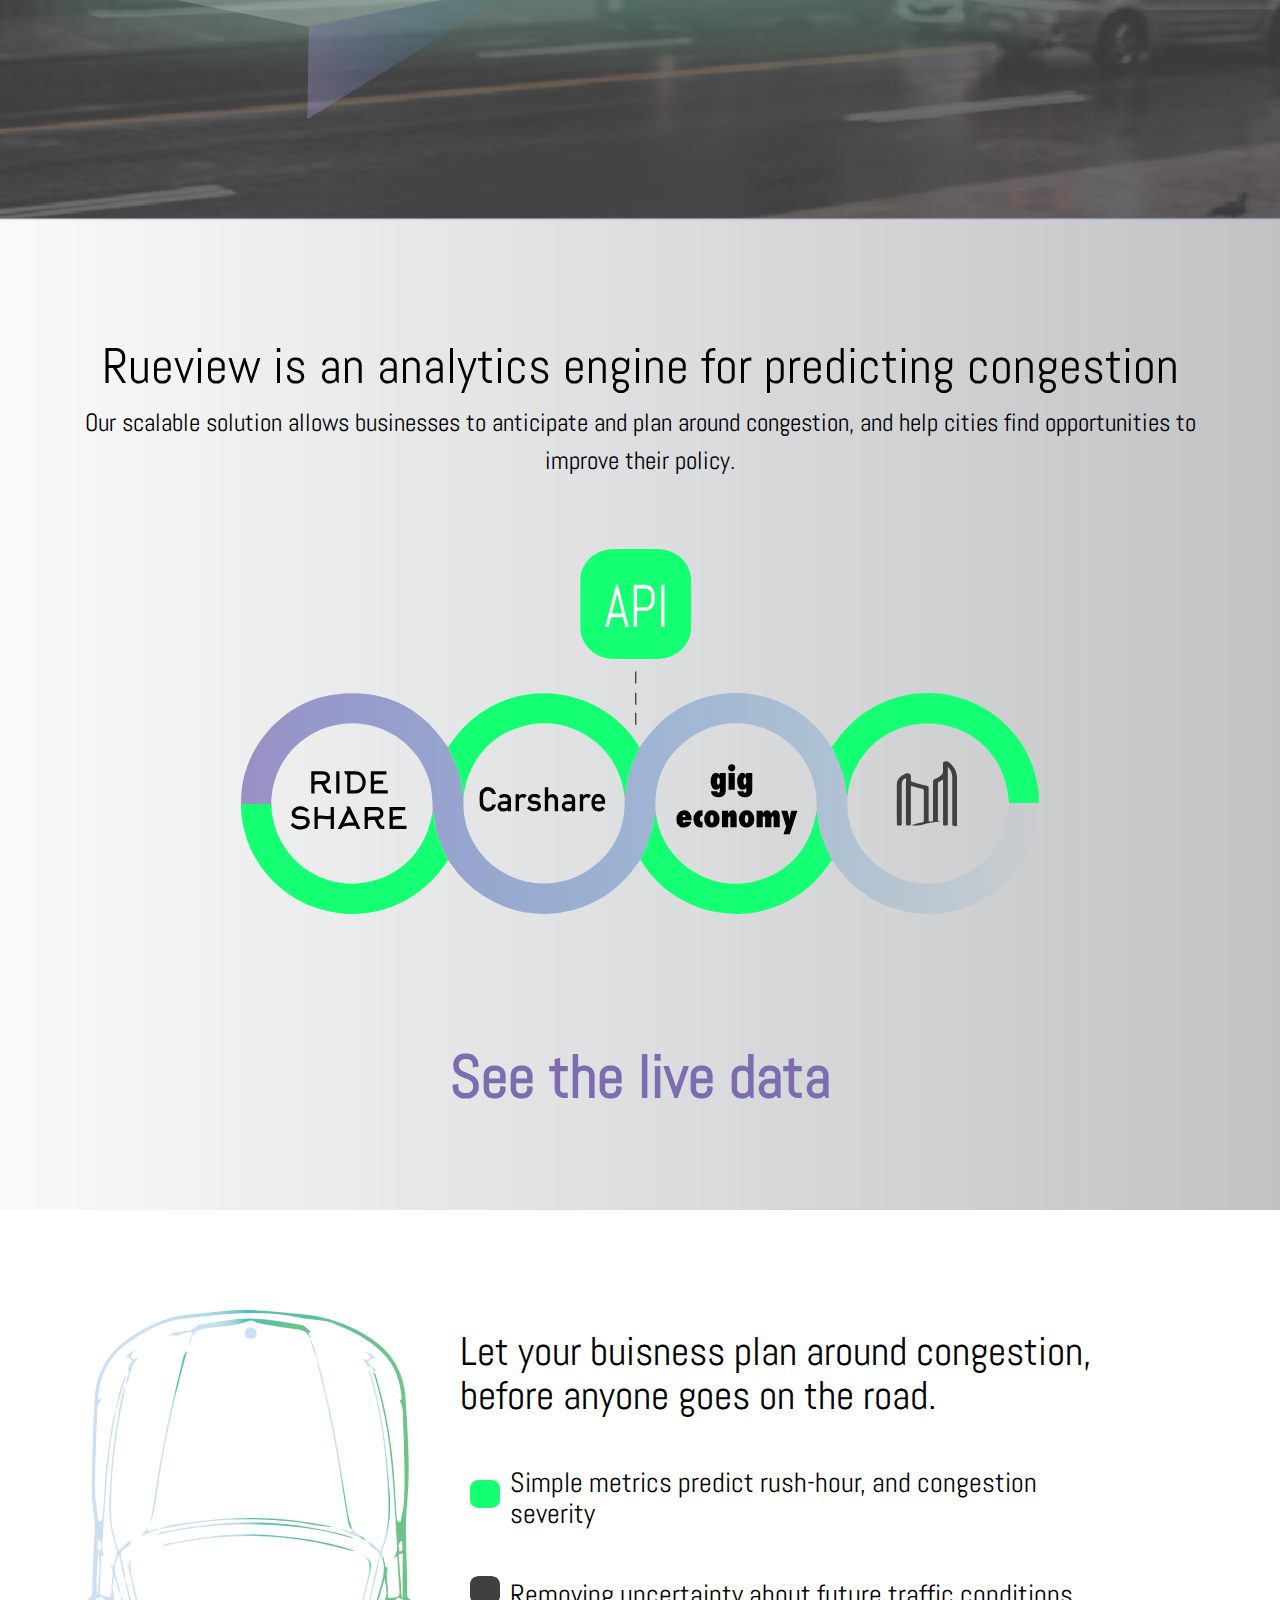
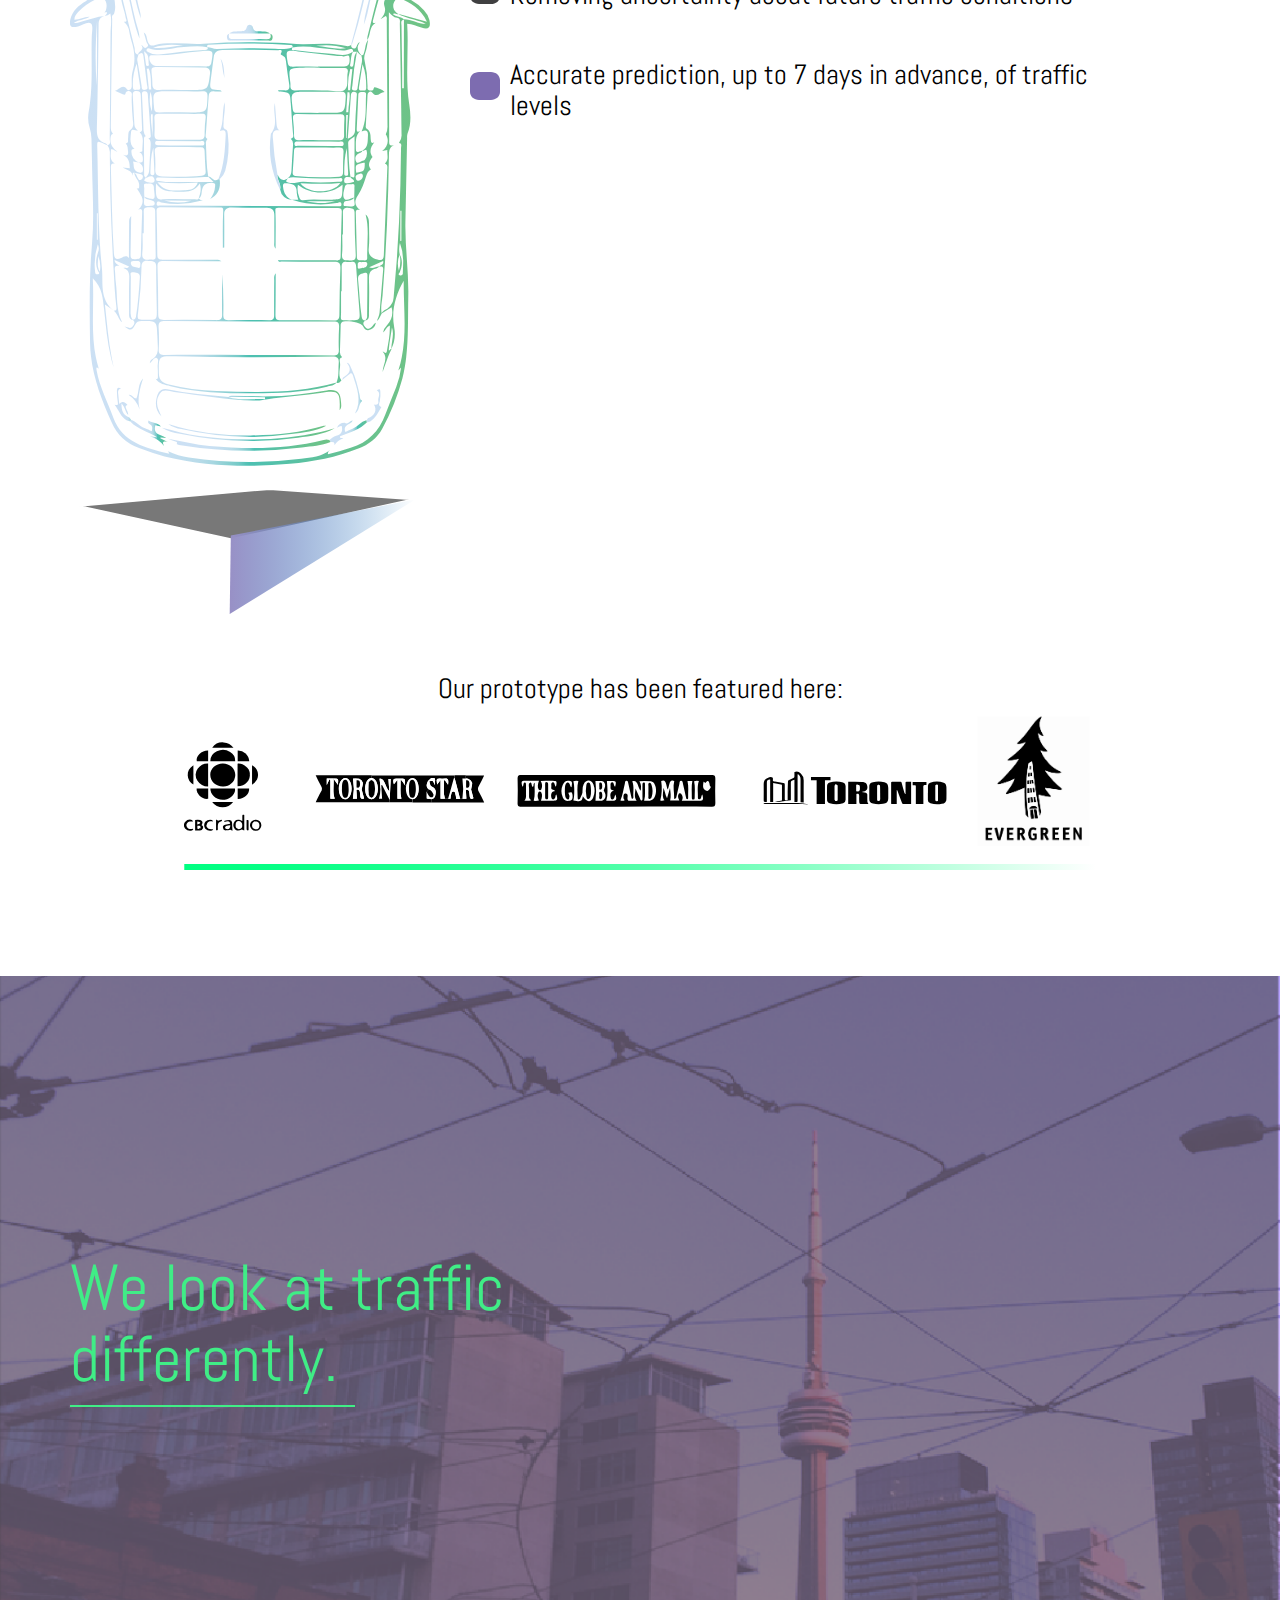
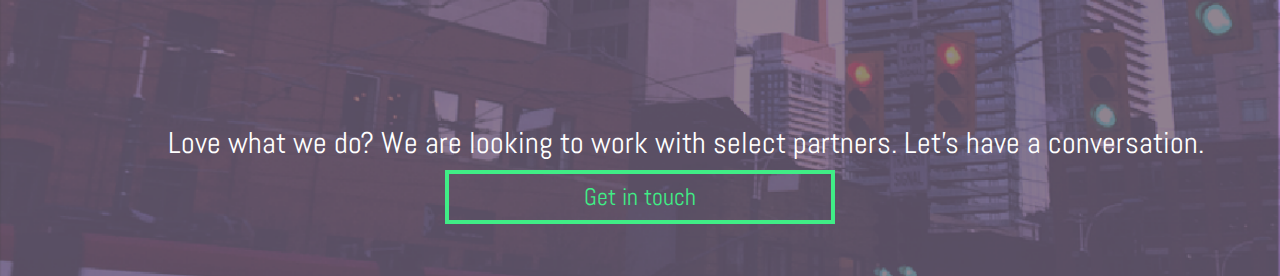
==== commit 16fc7231: "update font colors and sizes" ====
--- a/index.html
+++ b/index.html
@@ -9,7 +9,7 @@
     <meta name="description" content="">
     <meta name="author" content="">
 
-    <title>Creative - Start Bootstrap Theme</title>
+    <title>rueview.io - Traffic made simple</title>
 
     <!-- Bootstrap Core CSS -->
     <link rel="stylesheet" href="css/bootstrap.min.css" type="text/css">
--- a/css/creative.css
+++ b/css/creative.css
@@ -38,7 +38,7 @@
 }
 
 a {
-    color: black;
+    color: #40ed86;
     -webkit-transition: all .35s;
     -moz-transition: all .35s;
     transition: all .35s;
@@ -498,8 +498,17 @@
 
 .slide3_adj .h2s h2{
     padding-top: 30px;
-}
-
+        margin-top: 100px;
+        margin-bottom: 50px;
+}
+
+.slide3_adj .h2s a{
+    
+    color: #7D6CB0;
+    font-weight: bold;
+    font-size: 60px;
+
+}
 
 
 .slide4_adj {
